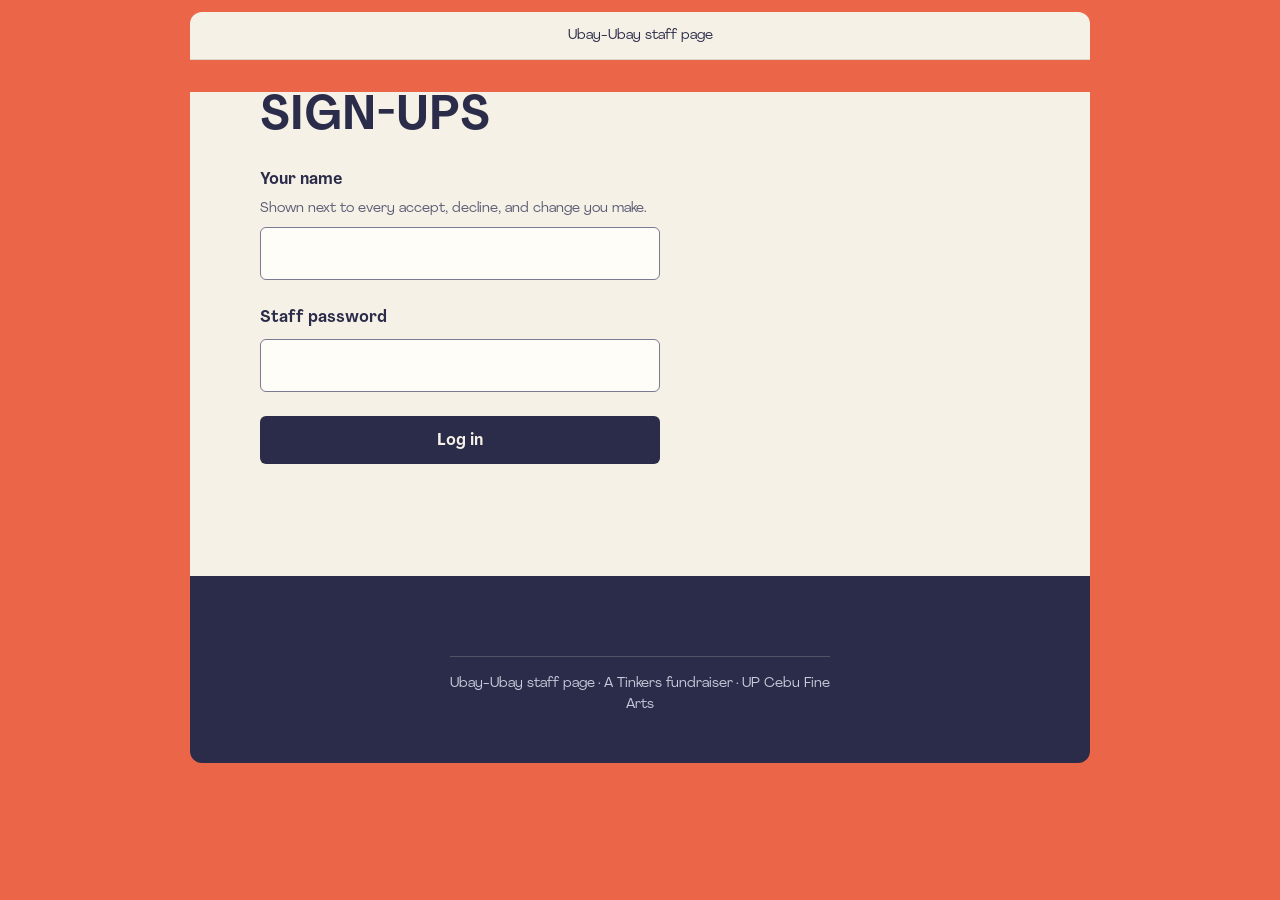
==== admin.html @ 4cd7c211 "Staff page with Accept/Decline emails, and private upload links for accepted artists admin.html list" ====
<!doctype html>
<html lang="en">
<head>
  <meta charset="utf-8">
  <meta name="viewport" content="width=device-width, initial-scale=1">
  <title>Staff page, Ubay-Ubay</title>
  <!-- Private page for Ubay-Ubay staff. Not linked anywhere, and hidden from search engines. -->
  <meta name="robots" content="noindex, nofollow">
  <!-- EDIT: When you change styles.css or script.js, raise the ?v= number here AND on the other pages. -->
  <link rel="stylesheet" href="styles.css?v=60">
  <script src="script.js?v=27" defer></script>
  <script src="admin.js?v=1" defer></script>
</head>
<body>

<!--
  HOW THIS PAGE WORKS
  - Staff log in with their name and the staff password. The password is checked by the
    Apps Script (ADMIN_PASSWORD in its settings), never stored in this page.
  - Accept sends the welcome email with the artist's private upload link.
    Decline sends a kind "not this time" email. Both are logged with the staff name.
  - admin.js does the work. Setup and use: README.md, "Use the staff page".
-->

<div class="page">

<header class="site-header">
  <p><span>
    Ubay-Ubay staff page
  </span></p>
</header>

<main class="signup admin">
<div class="column admin-column">

  <h1 id="page-title">Sign-ups</h1>

  <!-- Log in -->
  <form class="form admin-login" id="login-form" novalidate hidden>
    <div class="field">
      <label for="staff-name">Your name</label>
      <p class="hint" id="staff-name-hint">Shown next to every accept, decline, and change you make.</p>
      <input id="staff-name" type="text" autocomplete="name" maxlength="60" aria-describedby="staff-name-hint" required>
    </div>
    <div class="field">
      <label for="staff-password">Staff password</label>
      <input id="staff-password" type="password" autocomplete="current-password" required>
    </div>
    <button class="button button-primary button-block" type="submit" id="login-button">Log in</button>
    <p class="small form-status" id="login-status" role="status" aria-live="polite"></p>
  </form>

  <!-- The list -->
  <div id="admin-app" hidden>
    <div class="admin-bar">
      <p class="small">Logged in as <strong id="staff-shown"></strong></p>
      <p class="admin-bar-actions">
        <button class="button button-ghost" type="button" id="refresh-button">Refresh</button>
        <button class="button button-ghost" type="button" id="logout-button">Log out</button>
      </p>
    </div>

    <div class="chips" role="group" aria-label="Show">
      <button class="chip" type="button" data-filter="needs" aria-pressed="true">Needs a reply <span class="chip-count" id="count-needs"></span></button>
      <button class="chip" type="button" data-filter="all" aria-pressed="false">All <span class="chip-count" id="count-all"></span></button>
      <button class="chip" type="button" data-filter="Accepted" aria-pressed="false">Accepted <span class="chip-count" id="count-accepted"></span></button>
      <button class="chip" type="button" data-filter="Declined" aria-pressed="false">Declined <span class="chip-count" id="count-declined"></span></button>
    </div>

    <p class="small form-status admin-status" id="admin-status" role="status" aria-live="polite"></p>
    <div class="staff-list" id="staff-list"></div>
  </div>

</div>
</main>

<!-- Asks before an email goes out -->
<dialog class="example-dialog thanks-dialog" id="confirm-dialog" aria-labelledby="confirm-title">
  <div class="example-dialog-inner">
    <div class="example-dialog-head">
      <p class="example-dialog-title" id="confirm-title"></p>
    </div>
    <p id="confirm-text"></p>
    <div class="confirm-actions">
      <button class="button button-secondary" type="button" data-answer="no">Cancel</button>
      <button class="button button-primary" type="button" data-answer="yes" id="confirm-yes">Send email</button>
    </div>
  </div>
</dialog>

<!-- One design, full size -->
<dialog class="example-dialog" id="image-dialog" aria-labelledby="image-title">
  <div class="example-dialog-inner">
    <div class="example-dialog-head">
      <p class="example-dialog-title" id="image-title"></p>
      <form method="dialog">
        <button class="example-dialog-close" type="submit" aria-label="Close">
          <svg viewBox="0 0 24 24" width="22" height="22" aria-hidden="true" focusable="false">
            <path d="M6 6l12 12M18 6L6 18" fill="none" stroke="currentColor" stroke-width="1.75" stroke-linecap="round"></path>
          </svg>
        </button>
      </form>
    </div>
    <div id="image-full"></div>
  </div>
</dialog>

<footer class="site-footer">
  <div class="column">
    <p class="footer-credit">Ubay-Ubay staff page · A Tinkers fundraiser · UP Cebu Fine Arts</p>
  </div>
</footer>

</div>

</body>
</html>
---- styles.css ----
/* Ubay-Ubay artist call (pin bundle submissions)
   EDIT: Colors, fonts, sizes, and spacing are set once in :root below.
   Change a value there and it updates everywhere on both pages.
   Colors and fonts follow the Ubay-Ubay brand kit.
   The layout is one centered column under a small sticky header. Wider
   screens only get a bigger headline and more space between sections. */

/* Brand font, hosted in assets/fonts/.
   Agrandir: Pangram Pangram, web license held by the org. */
@font-face {
  font-family: "Agrandir";
  src: url("assets/fonts/agrandir-regular.woff") format("woff");
  font-weight: 400;
  font-display: swap;
}

@font-face {
  font-family: "Agrandir";
  src: url("assets/fonts/agrandir-textbold.woff") format("woff");
  font-weight: 700;
  font-display: swap;
}

@font-face {
  font-family: "Agrandir Grand";
  src: url("assets/fonts/agrandir-grandheavy.woff") format("woff");
  font-weight: 800;
  font-display: swap;
}

:root {
  /* Brand colors (from the brand kit) */
  --color-cream: #f6f1e7;
  --color-navy: #2b2c49;
  --color-coral: #eb6648;
  --color-pink: #f055b1;
  --color-violet: #8c5eff;
  --color-green: #749e25;

  /* How the colors are used */
  --color-page: var(--color-cream);
  --color-surface: #fffdf8;           /* letter box, inputs, pin faces */
  --color-well: #ede5d6;              /* table header, template outside area */
  --color-line: #ddd5c6;              /* thin divider lines */
  --color-control: #7a7b93;           /* input and outlined button borders */
  --color-text: var(--color-navy);
  --color-text-2: #5a5b73;            /* small text, hints, placeholders */
  --color-ink: var(--color-navy);     /* the pin drawings */
  --color-accent: var(--color-navy);  /* main button and links */
  --color-accent-hover: #1f2036;
  --color-accent-active: #15162a;
  --color-focus: var(--color-violet); /* keyboard focus ring */
  --color-error: #c62828;

  /* Pin template colors. Match these to the real template file. */
  --color-template-red: #d62828;
  --color-template-gray: #8f8f8f;
  --color-template-green: #1e8a4c;
  --color-red-text: #ff6b6b;          /* the words "red line" on navy (the template red is too dark there) */
  --color-highlight: #ff8acb;         /* highlighted words on navy: the 1. Design 4 pins bullet labels and the deadline (brand pink, lightened to read on navy) */

  /* Fonts */
  --font-body: "Agrandir", -apple-system, BlinkMacSystemFont, "Segoe UI", Roboto, Arial, sans-serif;
  --font-headline: "Agrandir Grand", "Agrandir", Arial, sans-serif;  /* big poster headline */
  --font-mono: ui-monospace, "Cascadia Code", "SF Mono", Menlo, Consolas, monospace;

  /* Text sizes. The whole site uses only these four. */
  --size-title: 36px;             /* page title (48px on wide screens) */
  --size-heading: 28px;           /* section titles */
  --size-body: 17px;              /* normal text, buttons, inputs */
  --size-small: 14px;             /* small text, hints, footer */

  /* Spacing */
  --space-1: 4px;
  --space-2: 8px;
  --space-3: 12px;
  --space-4: 16px;
  --space-6: 24px;
  --space-8: 32px;
  --space-12: 48px;
  --space-16: 64px;
  --space-24: 96px;

  --column: 560px;                /* width of the one column */
  --gutter: 16px;                 /* space at the left and right screen edges */
  --section-gap: 64px;            /* space at the top of each section */
  --section-end: 32px;            /* space at the bottom of each section */
  --radius-control: 6px;
  --radius-panel: 8px;
  --header-height: 48px;          /* the sticky header at the top */
  --page-width: 900px;            /* width of the centered sheet the whole site sits on */
  --color-backdrop: var(--color-coral);  /* brand orange, the same as "3. What you earn", around the sheet */
  --card-gap: 12px;               /* sand space above the header, below the footer, and at the sides */
  --radius-card: 12px;            /* rounded outer corners of the sheet */
}

@media (min-width: 720px) {
  :root {
    --size-title: 48px;
    --gutter: 32px;
    --section-gap: 96px;
    --section-end: 48px;
  }
}


/* ---------- Base ---------- */

*,
*::before,
*::after {
  box-sizing: border-box;
}

html {
  -webkit-text-size-adjust: 100%;
  text-size-adjust: 100%;
  background: var(--color-backdrop);
}

body {
  margin: 0;
  background: var(--color-backdrop);
  color: var(--color-text);
  font-family: var(--font-body);
  font-size: var(--size-body);
  line-height: 1.6;
}

/* The centered sheet everything sits on, like a Google Form. The sections
   join up with no gaps. Only the sheet's outer corners are rounded: the top
   of the header and the bottom of the footer. */
.page {
  container-type: inline-size;
  max-width: calc(var(--page-width) + 2 * var(--card-gap));
  margin: 0 auto;
  padding: 0 var(--card-gap) var(--card-gap);
}

main {
  background: var(--color-page);
}

/* Links to a part of the page stop below the sticky header */
[id] {
  scroll-margin-top: calc(var(--header-height) + var(--space-6));
}

@media (prefers-reduced-motion: no-preference) {
  html {
    scroll-behavior: smooth;
  }
}

h1,
h2,
h3 {
  margin: 0;
  font-weight: 700;
  text-wrap: balance;
}

h1 {
  font-family: var(--font-body);
  font-size: var(--size-title);
  font-weight: 700;
  line-height: 1.05;
  text-transform: uppercase;
  margin-bottom: var(--space-6);
}

/* Zone titles: "The guidelines", "How to join" */
h2 {
  font-family: var(--font-body);
  font-size: var(--size-heading);
  font-weight: 700;
  line-height: 1.1;
  letter-spacing: 0.02em;
  text-transform: uppercase;
  margin-bottom: var(--space-2);
}

/* Topic titles inside the guidelines */
h3 {
  font-family: var(--font-body);
  font-size: var(--size-heading);
  font-weight: 700;
  line-height: 1.1;
  letter-spacing: 0.02em;
  text-transform: uppercase;
  margin-bottom: var(--space-3);
}

p {
  margin: 0 0 var(--space-4);
}

a {
  color: var(--color-accent);
  text-decoration-thickness: 1px;
  text-underline-offset: 3px;
}

a:hover {
  color: var(--color-accent-hover);
  text-decoration-thickness: 2px;
}

code {
  font-family: var(--font-mono);
  font-size: var(--size-small);
}

:focus-visible {
  outline: 2px solid var(--color-focus);
  outline-offset: 2px;
}

/* The one centered column every section sits in */
.column {
  max-width: calc(var(--column) + 2 * var(--gutter));
  margin: 0 auto;
  padding: 0 var(--gutter);
}

.small,
.hint {
  color: var(--color-text-2);
  font-size: var(--size-small);
  line-height: 1.5;
}

/* Anything not decided yet */
.tbd {
  color: var(--color-text-2);
}

.skip-link {
  position: absolute;
  left: var(--space-4);
  top: -100px;
  padding: var(--space-2) var(--space-3);
  background: var(--color-page);
  z-index: 10;
}

.skip-link:focus {
  top: var(--space-2);
}


/* ---------- Buttons ---------- */

.button {
  display: inline-flex;
  align-items: center;
  justify-content: center;
  min-height: 48px;
  padding: var(--space-3) var(--space-6);
  border: 0;
  border-radius: var(--radius-control);
  font: inherit;
  font-weight: 700;
  line-height: 1.25;
  text-align: center;
  text-decoration: none;
  cursor: pointer;
  transition: background-color 120ms ease-out, color 120ms ease-out;
}

.button-primary {
  background: var(--color-accent);
  color: var(--color-cream);
}

.button-primary:hover {
  background: var(--color-accent-hover);
  color: var(--color-cream);
}

.button-primary:active {
  background: var(--color-accent-active);
}

.button-secondary {
  background: var(--color-page);
  color: var(--color-text);
  box-shadow: inset 0 0 0 1px var(--color-control);
}

.button-secondary:hover {
  background: var(--color-well);
  color: var(--color-text);
}

.button-secondary:active {
  background: var(--color-line);
}

.button-ghost {
  min-height: 44px;
  padding: var(--space-2) var(--space-3);
  background: transparent;
  color: var(--color-text);
  text-decoration: underline;
  text-underline-offset: 3px;
}

.button-ghost:hover {
  background: var(--color-well);
}

.button-block {
  width: 100%;
}

.button:disabled,
.button[aria-disabled="true"] {
  opacity: 0.5;
  cursor: not-allowed;
}

.button[aria-disabled="true"] {
  pointer-events: none;
}


/* ---------- Header (stays at the top while scrolling) ----------
   At the top of the page there is a small gap above it. Once you scroll,
   it sticks flush to the top of the screen, and script.js adds .is-stuck so its
   top corners go square. */

.site-header {
  position: sticky;
  top: 0;
  z-index: 5;
  margin-top: var(--card-gap);
}

.site-header.is-stuck p {
  border-top-left-radius: 0;
  border-top-right-radius: 0;
}

.site-header p {
  display: flex;
  align-items: center;
  justify-content: center;
  min-height: var(--header-height);
  margin: 0;
  padding: var(--space-2) var(--gutter);
  border-radius: var(--radius-card) var(--radius-card) 0 0;
  background: var(--color-page);
  box-shadow: inset 0 -1px 0 var(--color-line);
  font-size: var(--size-small);
  line-height: 1.4;
  text-align: center;
}

/* The UBAY-UBAY wordmark reads like a word in the sentence. Its cream
   background matches the page, so it blends in. */
.site-header-logo {
  display: block;
  height: 16px;
  width: auto;
}

/* The logo opens a short description of Ubay-Ubay: on hover (computers),
   or on tap (phones, where script.js adds .is-open). */
.logo-tip {
  position: relative;
  display: inline-block;
  margin-left: 2px;
  vertical-align: -2px;
}

.logo-tip-trigger {
  display: block;
  padding: 2px 0;
  border: 0;
  border-bottom: 1px dashed var(--color-control);  /* hints that it can be opened */
  border-radius: 0;
  background: none;
  cursor: help;
}

.logo-tip-text {
  position: absolute;
  top: calc(100% + var(--space-3));
  left: 50%;
  z-index: 6;
  width: max-content;
  max-width: min(280px, calc(100vw - 2 * var(--space-4)));
  padding: var(--space-2) var(--space-3);
  border-radius: var(--radius-panel);
  background: var(--color-navy);
  color: var(--color-cream);
  font-size: var(--size-small);
  line-height: 1.45;
  text-align: center;
  white-space: normal;
  opacity: 0;
  visibility: hidden;
  transform: translate(-50%, -4px);
  transition: opacity 150ms ease-out, transform 150ms ease-out, visibility 150ms;
  pointer-events: none;
}

.logo-tip:hover .logo-tip-text,
.logo-tip:focus-within .logo-tip-text,
.logo-tip.is-open .logo-tip-text {
  opacity: 1;
  visibility: visible;
  transform: translate(-50%, 0);
}


/* ---------- Intro ---------- */

/* The opening: heading, box, arrow, and the picture. It has no bottom padding,
   so the picture sits right on top of the navy guidelines section. */
.hero {
  display: flex;
  flex-direction: column;
  align-items: center;
  padding: var(--space-16) var(--gutter) 0;
  background: var(--color-page);
  text-align: center;
}

/* MAKE YOUR OWN / BUTTON PIN, always exactly two lines, in the regular Agrandir
   title style. "MAKE YOUR OWN" is about 8.6 letter-heights wide in this font, so the
   size is the sheet width divided by 8.9 (cqw = 1% of the sheet's width). It stops
   growing at 88px. The first line is a fallback for old browsers that don't know cqw. */
.hero-title {
  margin: 0 0 var(--space-8);
  font-family: var(--font-body);
  font-size: min(88px, calc((100vw - 2 * var(--gutter)) / 8.9));
  font-size: min(88px, calc((100cqw - 2 * var(--gutter)) / 8.9));
  font-weight: 700;
  line-height: 1.05;
  letter-spacing: 0;
}

.hero-title span {
  display: block;
  white-space: nowrap;
}

/* The box and the arrow are one link to the guidelines */
.hero-cta {
  display: inline-flex;
  flex-direction: column;
  align-items: center;
  gap: var(--space-3);
  color: var(--color-text);
  text-decoration: none;
}

/* Navy box with cream text */
.hero-box {
  padding: var(--space-3) var(--space-6);
  border-radius: var(--radius-control);
  background: var(--color-navy);
  color: var(--color-cream);
  font-weight: 700;
  line-height: 1.4;
  transition: background-color 150ms ease-out;
}

.hero-cta:hover {
  color: var(--color-text);
}

.hero-cta:hover .hero-box {
  background: var(--color-accent-hover);
}

.hero-cta:active .hero-box {
  background: var(--color-accent-active);
}

.hero-arrow {
  display: block;
}

/* The invitation at the top of the navy guidelines section.
   The first line uses the full sheet width and a smaller size so it fits on
   one line on computers. On phones it wraps. */
.invite {
  padding: 0 var(--gutter);
  text-align: center;
}

.invite-lead {
  margin: 0;
  font-size: 15px;
  font-weight: 700;
  line-height: 1.5;
}

.invite-body {
  max-width: var(--column);
  margin: var(--space-6) auto 0;
}

.invite-scroll {
  margin: var(--space-6) 0 0;
  margin-bottom: 0;
  color: var(--color-text-2);
}

/* "a button pin bundle" in the invitation */
.underline {
  text-decoration: underline;
  text-decoration-thickness: 2px;
  text-underline-offset: 4px;
}

/* The small down arrow beside "Scroll down to see the guidelines" */
.invite-scroll-arrow {
  display: inline-block;
  margin-left: var(--space-1);
  vertical-align: -3px;
}

/* The picture under the arrow.
   It shows whole, never cropped, at its own shape.
   It sits right on top of the navy section, so its bottom corners are square. */
.hero-image {
  position: relative;
  width: 100%;
  max-width: var(--column);
  margin: var(--space-8) 0 0;
}

.hero-image img {
  display: block;
  width: 100%;
  height: auto;
  border-radius: var(--radius-panel) var(--radius-panel) 0 0;
}

/* ---------- Zones: cream, navy, cream, navy ----------
   Intro (cream), guidelines (navy), how to join (cream), footer (navy). */

.zone {
  padding: var(--section-gap) 0 var(--section-end);
  text-align: center;
}

/* No extra gap after the last line of a section */
.topic > :last-child,
.zone > .column > :last-child {
  margin-bottom: 0;
}

.zone-head {
  margin-bottom: var(--space-4);
  padding: 0 var(--gutter);
}

/* "THE GUIDELINES" and "HOW TO JOIN": almost as big as the MAKE YOUR OWN BUTTON PIN
   heading, on one line. THE GUIDELINES is about 8.1 letter-heights wide, so the size
   is the sheet width divided by 8.4. */
.guidelines-title,
.join-title {
  font-size: min(48px, calc((100vw - 2 * var(--gutter)) / 8.4));
  font-size: min(76px, calc((100cqw - 2 * var(--gutter)) / 8.4));
  line-height: 1.05;
  white-space: nowrap;
}

/* The navy invitation band: the same space above and below its text */
.zone-invite {
  padding: var(--space-16) 0;
}

/* Pin Template on a deep purple band with cream text. It's the brand violet,
   darkened so cream text reads clearly (5.5:1). Red text can't be read on purple,
   so "red line" stays cream with a red dashed underline, like the template line. */
.zone-template {
  padding: var(--space-16) 0;
}

.zone-navy.zone-template {
  background: #6c3fe0;
}

.zone-template .text-red {
  color: var(--color-cream);
  text-decoration: underline dashed var(--color-red-text);
  text-decoration-thickness: 2px;
  text-underline-offset: 4px;
}

.zone-template .topic {
  padding-top: 0;
}

.zone-head p {
  margin: 0;
}

/* Each numbered topic in the guidelines */
.topic {
  padding-top: var(--space-12);
}

/* The line between guideline topics runs the full width of the sheet */
.band-divider {
  height: 0;
  margin: var(--space-12) 0 0;
  border: 0;
  border-top: 1px solid var(--color-line);
}

/* How to join: a little more room between its title and the steps */
.zone-join h2 {
  margin-bottom: var(--space-6);
}

/* Navy zones. Text turns cream, and the line, hint, and panel colors are
   redefined here so everything inside (rows, tables, placeholders) switches to its light version automatically.
   The drawings keep their own light backgrounds and navy text. */
.zone-navy {
  --color-line: rgba(246, 241, 231, 0.2);
  --color-text-2: #c9cadb;
  --color-well: rgba(246, 241, 231, 0.1);
  background: var(--color-navy);
  color: var(--color-cream);
}

/* Guidelines 1 and 2: cream with navy text. The pink and red words get darker
   versions here, because the light ones made for navy are too faint on cream. */
.zone-guide {
  --color-highlight: #c42d86;
  --color-red-text: #c62828;
  background: var(--color-page);
}

.zone-navy a:not(.button) {
  color: var(--color-cream);
}

.zone-navy .button-secondary {
  background: transparent;
  color: var(--color-cream);
  box-shadow: inset 0 0 0 1px rgba(246, 241, 231, 0.6);
}

.zone-navy .button-secondary:hover {
  background: rgba(246, 241, 231, 0.1);
  color: var(--color-cream);
}

/* Lists inside a centered section read left to right */
.list {
  margin: 0 0 var(--space-4);
  padding-left: var(--space-6);
  text-align: left;
}

.list li + li {
  margin-top: var(--space-2);
}


/* ---------- Guidelines content ---------- */

/* 1. Design 4 pins: the text on the left, the sample card on the right, both
   lined up on their centers inside a centered 760px block.
   Phones (sheet narrower than 640px): everything is centered and stacked,
   with the sample card last. */
.topic-wide {
  padding-right: var(--gutter);
  padding-left: var(--gutter);
}

.bento {
  display: grid;
  grid-template-columns: minmax(0, 1fr);
  gap: var(--space-8);
  max-width: 760px;
  margin: 0 auto;
}

@container (min-width: 640px) {
  .bento {
    grid-template-columns: minmax(0, 1fr) minmax(0, 280px);
    gap: var(--space-12);
    align-items: center;
  }
}

.bento-text {
  text-align: left;
}

/* Phones: everything is centered, in page order: the lines, the PNG line,
   "See example", then the sample card with its backcard caption. */
@container (max-width: 639.98px) {
  .bento {
    gap: var(--space-12);
  }

  .bento-text {
    text-align: center;
  }

  /* Each pink label sits on its own line, as a small heading over its sentence */
  .bento-lines strong {
    display: block;
  }

  .bento-lines p + p {
    margin-top: var(--space-6);
  }

  .bento-extra-items {
    gap: var(--space-6);
  }
}

/* "Design 4 pins" title: the same pink as its highlighted words */
.bento-text h3 {
  margin-bottom: var(--space-4);
  color: var(--color-highlight);
}

/* The lines under "Design 4 pins": plain sentences, no bullets, a space between each. */
.bento-lines p {
  margin: 0;
}

.bento-lines p + p {
  margin-top: var(--space-4);
}

/* "Send each pin as a PNG, 1000 x 1000 px.": a separate line under the list,
   always on one line. It is about 19.2 letter-heights wide, so on phones the
   size shrinks with the sheet; it stops growing at 20px. */
.bento-sub {
  margin: var(--space-6) 0 0;
  padding-top: var(--space-6);
  border-top: 1px solid var(--color-line);
  font-size: min(20px, calc((100vw - 2 * var(--card-gap) - 2 * var(--gutter)) / 19.6));
  font-size: min(20px, calc((100cqw - 2 * var(--gutter)) / 19.6));
  font-weight: 700;
  line-height: 1.3;
  white-space: nowrap;
}

.bento-sample {
  display: flex;
  justify-content: center;
}

/* The extra information right under "See example".
   Same size as the lines above, quieter gray, each pink label on its own line. */
.bento-extra {
  margin-top: var(--space-8);
  padding-top: var(--space-6);
  border-top: 1px solid var(--color-line);
}

.bento-extra-items {
  display: grid;
  gap: var(--space-4);
}

.bento-extra-items p {
  margin: 0;
  color: var(--color-text-2);
}

.bento-extra-items strong {
  display: block;
}

/* "Deadline:" reads navy; the pink labels stay pink */
.bento-extra-items strong:not(.text-highlight) {
  color: var(--color-text);
}

.sample-image {
  display: block;
  width: 100%;
  max-width: 280px;
  height: auto;
  border-radius: var(--radius-panel);
}

/* "See example": a button with a small preview that appears on hover
   (computers only). Clicking or tapping opens the dialog. */
.example-trigger {
  position: relative;
  display: inline-block;
  margin-top: var(--space-6);
}

.example-open {
  gap: var(--space-2);
  cursor: pointer;
}

.example-peek {
  position: absolute;
  bottom: calc(100% + var(--space-2));
  left: 0;
  z-index: 3;
  width: 200px;
  padding: var(--space-2);
  border: 1px solid var(--color-line);
  border-radius: var(--radius-card);
  background: var(--color-surface);
  box-shadow: 0 1px 1px rgba(0, 0, 0, 0.02), 0 4px 8px -4px rgba(0, 0, 0, 0.04), 0 16px 24px -8px rgba(0, 0, 0, 0.06);
  opacity: 0;
  visibility: hidden;
  transform: translateY(4px);
  transition: opacity 150ms ease-out, transform 150ms ease-out, visibility 150ms;
  pointer-events: none;
}

.example-peek img {
  display: block;
  width: 100%;
  height: auto;
  border-radius: var(--radius-panel);
}

@media (hover: hover) and (pointer: fine) {
  .example-trigger:hover .example-peek {
    opacity: 1;
    visibility: visible;
    transform: none;
  }
}

/* The example picture on top of the page */
.example-dialog {
  width: min(480px, calc(100vw - 2 * var(--space-4)));
  max-height: calc(100vh - 2 * var(--space-4));
  padding: 0;
  border: 1px solid var(--color-line);
  border-radius: var(--radius-card);
  background: var(--color-page);
  color: var(--color-text);
  box-shadow: 0 1px 1px rgba(0, 0, 0, 0.02), 0 4px 8px -4px rgba(0, 0, 0, 0.04), 0 16px 24px -8px rgba(0, 0, 0, 0.06);
}

.example-dialog::backdrop {
  background: rgba(0, 0, 0, 0.4);
}

.example-dialog-inner {
  padding: var(--space-4);
  text-align: center;
}

.example-dialog-head {
  display: flex;
  align-items: center;
  justify-content: space-between;
  gap: var(--space-3);
  margin-bottom: var(--space-3);
}

.example-dialog-title {
  margin: 0;
  font-weight: 700;
  text-align: left;
}

.example-dialog-head form {
  margin: 0;
}

.example-dialog-close {
  display: inline-flex;
  align-items: center;
  justify-content: center;
  width: 44px;
  height: 44px;
  padding: 0;
  border: 0;
  border-radius: var(--radius-control);
  background: transparent;
  color: var(--color-text);
  cursor: pointer;
}

.example-dialog-close:hover {
  background: var(--color-well);
}

.example-dialog img {
  display: block;
  width: auto;
  max-width: 100%;
  height: auto;
  max-height: calc(100vh - 180px);
  margin: 0 auto;
  border-radius: var(--radius-panel);
}

.example-dialog .small {
  margin: var(--space-3) 0 0;
}

/* Keeps a short phrase on one line, like "1000 x 1000 px." */
.nowrap {
  white-space: nowrap;
}

/* 1. The bullet labels and the deadline in colored text */
.text-highlight {
  color: var(--color-highlight);
}

/* 2. "red line" in red */
.text-red {
  color: var(--color-red-text);
}

/* 3 and 4. Full-width orange and pink bands with navy text.
   The line, hint, and panel colors are reset to navy versions here, so the
   table, rows, and placeholders inside read correctly on the color. */
.zone-color {
  --color-line: rgba(43, 44, 73, 0.25);
  --color-text-2: var(--color-navy);
  --color-well: rgba(43, 44, 73, 0.08);
  color: var(--color-navy);
}

/* 3. What you earn: the brand green, a step lighter so navy text reads clearly (5.5:1) */
.zone-green { background: #8bb33a; }
.zone-pink { background: var(--color-pink); }

/* The band's own padding already spaces the topic */
.zone-color .topic {
  padding-top: 0;
}

.zone-color h3 {
  margin-bottom: var(--space-4);
}

/* Pin Template, What you earn, FAQ: big headings, a little smaller than
   THE GUIDELINES. "WHAT YOU EARN" is about 8.5 letter-heights wide, so the size
   is the sheet width divided by 8.8, up to 64px. The FAQ title wraps to two lines. */
h3.section-title {
  font-size: min(40px, calc((100vw - 2 * var(--gutter)) / 8.8));
  font-size: min(64px, calc((100cqw - 2 * var(--gutter)) / 8.8));
  line-height: 1.05;
  margin-bottom: var(--space-6);
  /* Use the full width of the sheet, not just the narrow text column */
  margin-right: min(0px, calc((100% - (100cqw - 2 * var(--gutter))) / 2));
  margin-left: min(0px, calc((100% - (100cqw - 2 * var(--gutter))) / 2));
}

.zone-color .table-wrap {
  margin-bottom: var(--space-4);
  text-align: left;
}

.zone-color td,
.zone-color .small {
  font-weight: 700;
}

.zone-color .more-list {
  max-width: 560px;
  margin-left: auto;
  margin-right: auto;
}

/* ---------- The pin template picture with labels ---------- */

.template-diagram {
  display: block;
  width: 100%;
  max-width: 340px;
  height: auto;
  margin: var(--space-6) auto;
  font-family: var(--font-body);
}

/* Shading drawn over the picture: dark = not visible, light = side of the pin */
/* The outer ring that will not show: white with red diagonal lines */
.zone-shade-hidden {
  fill: url(#hatch-not-visible);
}

.zone-shade-side {
  fill: var(--color-navy);
  fill-opacity: 0.12;
}

/* Labels outside the pin follow the text color of the band (cream on navy) */
.diagram-callout {
  color: currentColor;
}

.diagram-callout line {
  stroke: currentColor;
  stroke-width: 3;
}

.diagram-callout circle {
  fill: currentColor;
  stroke: var(--color-navy);
  stroke-width: 3;
}

.diagram-callout text {
  fill: currentColor;
  font-size: 28px;
  font-weight: 700;
  letter-spacing: 0.06em;
}

/* Labels inside the white front of the pin */
/* "your art goes here" in the middle of the pin */
.diagram-front-note {
  fill: var(--color-navy);
  font-size: 34px;
  font-weight: 700;
}


/* ---------- Good to know: folded rows ---------- */

.more-list {
  margin-top: var(--space-6);
  border-top: 1px solid var(--color-line);
  text-align: left;
}

.more {
  border-bottom: 1px solid var(--color-line);
}

.more summary {
  display: flex;
  align-items: center;
  gap: var(--space-3);
  min-height: 56px;
  padding: var(--space-3) 0;
  font-weight: 700;
  cursor: pointer;
  list-style: none;
}

.more summary::-webkit-details-marker {
  display: none;
}

/* The small arrow. Points right when closed, down when open. */
.more summary::before {
  content: "";
  flex: none;
  width: 8px;
  height: 8px;
  margin: 0 var(--space-1);
  border-right: 2px solid currentColor;
  border-bottom: 2px solid currentColor;
  transform: rotate(-45deg);
  transition: transform 150ms ease-out;
}

.more[open] summary::before {
  transform: rotate(45deg);
}

.more summary:hover {
  text-decoration: underline;
  text-underline-offset: 3px;
}

.more-body {
  padding: 0 0 var(--space-6) var(--space-8);
}

.more-body > :last-child {
  margin-bottom: 0;
}

/* Price table */
.table-wrap {
  overflow-x: auto;
  border: 1px solid var(--color-line);
  border-radius: var(--radius-panel);
}

table {
  width: 100%;
  border-collapse: collapse;
  font-size: var(--size-small);
}

thead .num {
  white-space: normal;
}

th,
td {
  padding: var(--space-3) var(--space-2);
  border-bottom: 1px solid var(--color-line);
  text-align: left;
}

th:first-child,
td:first-child {
  padding-left: var(--space-3);
}

th:last-child,
td:last-child {
  padding-right: var(--space-3);
}

tbody tr:last-child th,
tbody tr:last-child td {
  border-bottom: 0;
}

thead th {
  background: var(--color-well);
  color: var(--color-text-2);
  font-size: var(--size-small);
  font-weight: 700;
}

tbody th {
  font-weight: 700;
}

.num {
  text-align: right;
  white-space: nowrap;
  font-variant-numeric: tabular-nums;
}


/* ---------- How to join ---------- */

.steps {
  display: grid;
  gap: var(--space-3);
  max-width: 440px;
  margin: var(--space-6) auto var(--space-8);
  padding-left: var(--space-6);
  text-align: left;
}

.steps li::marker {
  font-weight: 700;
}


/* ---------- Sign-up page ---------- */

.signup {
  padding-bottom: var(--section-gap);
}

.back {
  margin: 0;
  padding: var(--space-4) 0 var(--space-8);
  font-size: var(--size-small);
}

.back a {
  display: inline-flex;
  align-items: center;
  min-height: 44px;
}

.signup h1,
.signup-intro {
  text-align: center;
}

/* The wide headline font needs a smaller size to fit this longer title on phones */
.signup h1 {
  font-size: var(--size-heading);
}

@media (min-width: 720px) {
  .signup h1 {
    font-size: var(--size-title);
  }
}

.signup-intro {
  margin-bottom: var(--space-8);
}

.letter {
  max-height: 320px;
  overflow-y: auto;
  margin-bottom: var(--space-12);
  padding: var(--space-6);
  border: 1px solid var(--color-line);
  border-radius: var(--radius-panel);
  background: var(--color-surface);
}

.letter-heading {
  font-weight: 700;
}

.letter h2 {
  margin: var(--space-6) 0 var(--space-2);
  font-family: var(--font-body);
  font-size: var(--size-body);
  font-weight: 700;
  letter-spacing: 0;
  line-height: 1.3;
  text-transform: none;
}

.letter > :last-child {
  margin-bottom: 0;
}

.field {
  display: grid;
  gap: var(--space-2);
  margin-bottom: var(--space-6);
}

.field .hint {
  margin: calc(-1 * var(--space-1)) 0 0;
}

label,
.label {
  margin: 0;
  font-weight: 700;
}

input[type="text"],
input[type="email"],
input[type="password"] {
  width: 100%;
  min-height: 48px;
  padding: var(--space-3);
  border: 1px solid var(--color-control);
  border-radius: var(--radius-control);
  background: var(--color-surface);
  color: var(--color-text);
  font: inherit;
}

input[type="text"]:hover,
input[type="email"]:hover,
input[type="password"]:hover {
  border-color: var(--color-text-2);
}

.check {
  display: grid;
  grid-template-columns: 24px 1fr;
  gap: var(--space-3);
  align-items: start;
  margin: var(--space-8) 0;
}

.check input {
  width: 22px;
  height: 22px;
  margin: 3px 0 0;
  accent-color: var(--color-accent);
  cursor: pointer;
}

.check label {
  font-weight: 400;
  cursor: pointer;
}

/* The signature pad: a canvas. touch-action: none lets a finger draw instead of scrolling the page. */
.signature-box {
  display: block;
  width: 100%;
  height: 160px;
  border: 1px dashed var(--color-control);
  border-radius: var(--radius-panel);
  background: var(--color-surface);
  touch-action: none;
  cursor: crosshair;
}

.signature-actions {
  margin: 0;
}

/* Problems to fix: red text under the field, and a red border on the field */
.field-error {
  margin: 0;
  color: var(--color-error);
  font-size: var(--size-small);
  font-weight: 700;
  line-height: 1.5;
}

.field-error:empty {
  display: none;
}

.check .field-error {
  grid-column: 2;
}

input[aria-invalid="true"],
input[aria-invalid="true"]:hover,
.signature-box[aria-invalid="true"] {
  border-color: var(--color-error);
}

.check input[aria-invalid="true"] {
  outline: 2px solid var(--color-error);
  outline-offset: 1px;
}

.form-status {
  margin-top: var(--space-3);
  text-align: center;
}

.form-status.is-error {
  color: var(--color-error);
  font-weight: 700;
}

/* "Test mode" line under the intro. Delete it in sign-up.html when the letter is final. */
.test-note {
  margin: calc(-1 * var(--space-4)) 0 var(--space-8);
  color: var(--color-error);
  font-size: var(--size-small);
  font-weight: 700;
  text-align: center;
}

/* Shown after the letter is sent */
.signup-done[hidden] {
  display: none;
}

.signup-done {
  padding: var(--space-6);
  border: 1px solid var(--color-line);
  border-radius: var(--radius-panel);
  background: var(--color-surface);
  scroll-margin-top: calc(var(--header-height) + var(--space-4));
}

.signup-done:focus {
  outline: none;
}

.done-title {
  margin-bottom: var(--space-4);
}

.done-summary {
  display: grid;
  gap: var(--space-2);
  margin: var(--space-6) 0;
  font-size: var(--size-small);
}

.done-summary > div {
  display: grid;
  grid-template-columns: 112px 1fr;
  gap: var(--space-3);
}

.done-summary dt {
  color: var(--color-text-2);
}

.done-summary dd {
  margin: 0;
  overflow-wrap: anywhere;
}

.done-actions {
  display: flex;
  flex-wrap: wrap;
  align-items: center;
  gap: var(--space-4);
  margin: var(--space-6) 0 0;
}

.trap {
  position: absolute;
  left: -9999px;
  width: 1px;
  height: 1px;
  overflow: hidden;
}


/* ---------- Footer ---------- */

.site-footer {
  padding: var(--space-12) 0 var(--section-end);
  border-radius: 0 0 var(--radius-card) var(--radius-card);
  background: var(--color-navy);
  color: #c9cadb;
  font-size: var(--size-small);
  line-height: 1.5;
  text-align: center;
}

.site-footer a {
  color: var(--color-cream);
}

.site-footer p {
  margin: 0;
}

.footer-logo {
  display: block;
  width: 160px;
  height: auto;
  margin: 0 auto var(--space-6);
}

.site-footer .footer-title {
  margin-bottom: var(--space-3);
  color: var(--color-cream);
  font-size: var(--size-body);
  font-weight: 700;
}

/* Label on the left, contact on the right */
.footer-contacts {
  display: grid;
  gap: var(--space-2);
  max-width: 380px;
  margin: 0 auto;
  font-size: var(--size-body);
  text-align: left;
}

.footer-contacts > div {
  display: grid;
  grid-template-columns: 88px 1fr;
  gap: var(--space-3);
}

.footer-contacts dt {
  font-size: var(--size-small);
  padding-top: 2px;
}

.footer-contacts dd {
  margin: 0;
  color: var(--color-cream);
  overflow-wrap: anywhere;
}

.footer-note {
  color: #c9cadb;
  font-size: var(--size-small);
}

.site-footer .footer-credit {
  max-width: 380px;
  margin: var(--space-8) auto 0;
  padding-top: var(--space-4);
  border-top: 1px solid rgba(246, 241, 231, 0.2);
}


/* ---------- Scroll animations ----------
   Turned on by the small script in the <head> of index.html (class "js-reveal").
   Parts with class="reveal" fade in and rise slightly the first time they
   scroll into view. The sample bundle picture also grows in slightly. */

.js-reveal .reveal {
  opacity: 0;
  transform: translateY(12px);
  transition: opacity 500ms ease-out, transform 500ms cubic-bezier(0.2, 0, 0, 1);
}

.js-reveal .reveal.is-visible {
  opacity: 1;
  transform: none;
}



/* ---------- Reduced motion ---------- */

@media (prefers-reduced-motion: reduce) {
  *,
  *::before,
  *::after {
    transition-duration: 0ms !important;
    animation-duration: 0ms !important;
  }
}

/* The thank-you popup after signing. It reuses the example popup's frame. */
.thanks-dialog .example-dialog-inner {
  padding: var(--space-6);
  text-align: left;
}

.thanks-dialog .example-dialog-title {
  font-size: var(--size-heading);
  line-height: 1.1;
}

.thanks-dialog .example-dialog-head {
  align-items: flex-start;
  margin-bottom: var(--space-4);
}

/* The X lines up with the first line of the title */
.thanks-dialog .example-dialog-close {
  margin: calc(-1 * var(--space-2)) calc(-1 * var(--space-2)) 0 0;
}

.thanks-dialog .example-dialog-inner > p {
  margin: 0 0 var(--space-4);
}

.thanks-dialog .example-dialog-inner > form:last-child {
  margin: var(--space-6) 0 0;
}


/* ---------- Upload page (upload.html) ---------- */

.upload-section {
  margin-bottom: var(--space-12);
}

.upload-title {
  font-size: var(--size-body);
  letter-spacing: 0;
  margin-bottom: var(--space-3);
}

.upload-section > .hint {
  margin: 0 0 var(--space-6);
}

.upload-panel {
  padding: var(--space-6);
  border: 1px solid var(--color-line);
  border-radius: var(--radius-panel);
  background: var(--color-surface);
}

.upload-panel p:last-child {
  margin-bottom: 0;
}

.upload-mine {
  margin: 0;
}

/* The 5 file pickers: square tiles that show the picked picture */
.slots {
  display: grid;
  grid-template-columns: repeat(auto-fill, minmax(96px, 1fr));
  gap: var(--space-3);
  margin-bottom: var(--space-6);
}

.slot {
  position: relative;
  display: grid;
  gap: var(--space-1);
  font-weight: 400;
  cursor: pointer;
}

/* The real file input sits invisibly over the tile, so tapping anywhere opens the picker */
.slot-input {
  position: absolute;
  inset: 0;
  width: 100%;
  height: 100%;
  opacity: 0;
  cursor: pointer;
}

.slot-preview {
  display: block;
  aspect-ratio: 1;
  overflow: hidden;
  border: 1px dashed var(--color-control);
  border-radius: var(--radius-panel);
  background: var(--color-surface);
}

.slot-preview img {
  display: block;
  width: 100%;
  height: 100%;
  object-fit: contain;
}

.slot:hover .slot-preview {
  border-color: var(--color-text);
}

.slot:focus-within .slot-preview {
  outline: 2px solid var(--color-focus);
  outline-offset: 2px;
}

.slot.is-ready .slot-preview,
.slot.is-sent .slot-preview {
  border-style: solid;
}

.slot.is-error .slot-preview {
  border: 1px solid var(--color-error);
}

.slot-name {
  font-size: var(--size-small);
  font-weight: 700;
}

.slot-state {
  color: var(--color-text-2);
  font-size: var(--size-small);
  line-height: 1.3;
}

.slot.is-error .slot-state {
  color: var(--color-error);
  font-weight: 700;
}

input[type="file"] {
  max-width: 100%;
  font: inherit;
  font-size: var(--size-small);
}

input[type="file"]::file-selector-button {
  min-height: 40px;
  margin-right: var(--space-3);
  padding: var(--space-2) var(--space-4);
  border: 0;
  border-radius: var(--radius-control);
  background: var(--color-surface);
  box-shadow: inset 0 0 0 1px var(--color-control);
  color: var(--color-text);
  font: inherit;
  font-weight: 700;
  cursor: pointer;
}

input[type="file"]::file-selector-button:hover {
  background: var(--color-well);
}


/* ---------- Staff page (admin.html) ---------- */

.admin-column {
  max-width: calc(760px + 2 * var(--gutter));
}

.admin h1 {
  margin-top: var(--space-8);
  text-align: left;
}

.admin-login {
  max-width: 400px;
}

.admin-bar {
  display: flex;
  flex-wrap: wrap;
  align-items: center;
  justify-content: space-between;
  gap: var(--space-2);
  margin-bottom: var(--space-4);
}

.admin-bar p {
  margin: 0;
}

.admin-bar-actions {
  display: flex;
  gap: var(--space-2);
}

/* Filter buttons: one is on (aria-pressed) at a time */
.chips {
  display: flex;
  flex-wrap: wrap;
  gap: var(--space-2);
  margin-bottom: var(--space-4);
}

.chip {
  display: inline-flex;
  align-items: center;
  gap: var(--space-2);
  min-height: 36px;
  padding: var(--space-1) var(--space-3);
  border: 1px solid var(--color-control);
  border-radius: 9999px;
  background: var(--color-surface);
  color: var(--color-text);
  font: inherit;
  font-size: var(--size-small);
  font-weight: 700;
  cursor: pointer;
}

.chip:hover {
  background: var(--color-well);
}

.chip[aria-pressed="true"] {
  border-color: var(--color-navy);
  background: var(--color-navy);
  color: var(--color-cream);
}

.chip-count {
  font-variant-numeric: tabular-nums;
  font-weight: 400;
}

.admin-status {
  min-height: 1.5em;
  margin: 0 0 var(--space-4);
  text-align: left;
}

.small.is-error {
  color: var(--color-error);
  font-weight: 700;
}

.staff-list {
  display: grid;
  gap: var(--space-4);
}

.staff-card {
  padding: var(--space-6);
  border: 1px solid var(--color-line);
  border-radius: var(--radius-panel);
  background: var(--color-surface);
}

.staff-card-head {
  display: flex;
  flex-wrap: wrap;
  align-items: center;
  gap: var(--space-2);
}

.staff-name {
  margin: 0 var(--space-2) 0 0;
  font-size: var(--size-body);
  letter-spacing: 0;
  text-transform: none;
  overflow-wrap: anywhere;
}

.tag {
  padding: 2px var(--space-2);
  border-radius: 9999px;
  background: var(--color-well);
  font-size: 12px;
  font-weight: 700;
  line-height: 1.5;
}

.tag-accepted {
  background: rgba(116, 158, 37, 0.2);
}

.tag-declined {
  color: var(--color-text-2);
}

.tag-test {
  background: transparent;
  box-shadow: inset 0 0 0 1px var(--color-error);
  color: var(--color-error);
}

.staff-meta {
  margin: var(--space-1) 0 var(--space-4);
}

.staff-late {
  color: var(--color-error);
  font-weight: 700;
}

.staff-details {
  display: grid;
  gap: var(--space-1);
  margin: 0 0 var(--space-4);
  font-size: var(--size-small);
}

.staff-details > div {
  display: grid;
  grid-template-columns: 64px 1fr;
  align-items: center;
  gap: var(--space-3);
}

.staff-details dt {
  color: var(--color-text-2);
}

.staff-details dd {
  margin: 0;
  overflow-wrap: anywhere;
}

.button-small {
  min-height: 32px;
  padding: var(--space-1) var(--space-2);
  font-size: var(--size-small);
}

.staff-actions {
  display: flex;
  flex-wrap: wrap;
  align-items: center;
  gap: var(--space-2);
}

.staff-actions .button {
  min-height: 40px;
  padding: var(--space-2) var(--space-4);
}

.staff-decided {
  flex-basis: 100%;
  margin: 0;
}

.staff-replied {
  display: inline-flex;
  align-items: center;
  gap: var(--space-2);
  min-height: 40px;
  margin-left: auto;
  font-size: var(--size-small);
  cursor: pointer;
}

.staff-replied input {
  width: 20px;
  height: 20px;
  margin: 0;
  accent-color: var(--color-accent);
  cursor: pointer;
}

.staff-uploads {
  margin-top: var(--space-4);
  padding-top: var(--space-4);
  border-top: 1px solid var(--color-line);
}

.staff-upload-line {
  margin: 0 0 var(--space-2);
  font-size: var(--size-small);
}

.thumbs {
  display: grid;
  grid-template-columns: repeat(auto-fill, minmax(96px, 1fr));
  gap: var(--space-3);
}

.thumbs:not(:empty) {
  margin: var(--space-3) 0 var(--space-4);
}

.thumb {
  display: grid;
  gap: var(--space-1);
  padding: 0;
  border: 0;
  background: none;
  color: var(--color-text);
  font: inherit;
  text-align: left;
  cursor: zoom-in;
}

.thumb img {
  display: block;
  width: 100%;
  aspect-ratio: 1;
  object-fit: contain;
  border: 1px solid var(--color-line);
  border-radius: var(--radius-panel);
  background: var(--color-page);
}

.thumb:hover img {
  border-color: var(--color-control);
}

.thumb-caption {
  font-size: 12px;
  line-height: 1.3;
  overflow-wrap: anywhere;
}

.staff-empty {
  padding: var(--space-8) var(--space-6);
  border: 1px solid var(--color-line);
  border-radius: var(--radius-panel);
  background: var(--color-surface);
  text-align: center;
}

.staff-empty-title {
  margin: 0 0 var(--space-2);
  font-weight: 700;
}

.confirm-actions {
  display: flex;
  flex-wrap: wrap;
  justify-content: flex-end;
  gap: var(--space-2);
  margin-top: var(--space-6);
}
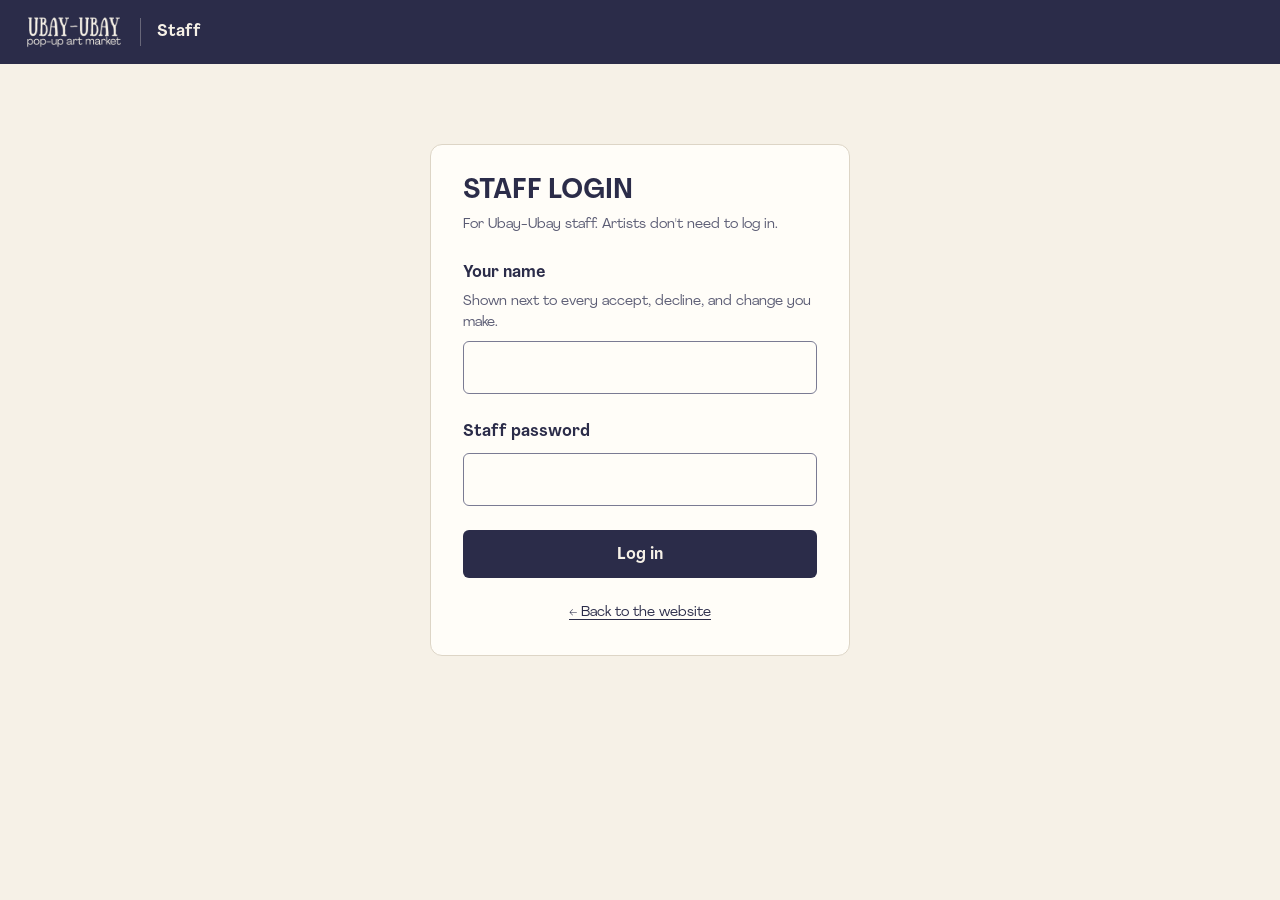
==== commit 91bd4896: "Staff dashboard, Staff login link, and a two-column sign-up page - Footer on every page gets a quiet" ====
--- a/admin.html
+++ b/admin.html
@@ -4,14 +4,15 @@
   <meta charset="utf-8">
   <meta name="viewport" content="width=device-width, initial-scale=1">
   <title>Staff page, Ubay-Ubay</title>
-  <!-- Private page for Ubay-Ubay staff. Not linked anywhere, and hidden from search engines. -->
+  <!-- Private page for Ubay-Ubay staff, reached from "Staff login" in the footer.
+       Hidden from search engines. -->
   <meta name="robots" content="noindex, nofollow">
   <!-- EDIT: When you change styles.css or script.js, raise the ?v= number here AND on the other pages. -->
-  <link rel="stylesheet" href="styles.css?v=60">
-  <script src="script.js?v=27" defer></script>
-  <script src="admin.js?v=1" defer></script>
+  <link rel="stylesheet" href="styles.css?v=61">
+  <script src="script.js?v=28" defer></script>
+  <script src="admin.js?v=2" defer></script>
 </head>
-<body>
+<body class="staff">
 
 <!--
   HOW THIS PAGE WORKS
@@ -19,59 +20,88 @@
     Apps Script (ADMIN_PASSWORD in its settings), never stored in this page.
   - Accept sends the welcome email with the artist's private upload link.
     Decline sends a kind "not this time" email. Both are logged with the staff name.
-  - admin.js does the work. Setup and use: README.md, "Use the staff page".
+  - admin.js builds the list. Setup and use: README.md, "Use the staff page".
 -->
 
-<div class="page">
-
-<header class="site-header">
-  <p><span>
-    Ubay-Ubay staff page
-  </span></p>
+<header class="staff-top">
+  <a class="staff-brand" href="index.html" aria-label="Ubay-Ubay website">
+    <img src="assets/brand/logo-horizontal-cream.png" width="160" height="57" alt="Ubay-Ubay">
+  </a>
+  <span class="staff-top-label">Staff</span>
+  <div class="staff-top-user" id="staff-top-user" hidden>
+    <span class="staff-top-name">Logged in as <strong id="staff-shown"></strong></span>
+    <button class="staff-top-button" type="button" id="refresh-button">Refresh</button>
+    <button class="staff-top-button" type="button" id="logout-button">Log out</button>
+  </div>
 </header>
 
-<main class="signup admin">
-<div class="column admin-column">
-
-  <h1 id="page-title">Sign-ups</h1>
+<main class="staff-main">
 
   <!-- Log in -->
-  <form class="form admin-login" id="login-form" novalidate hidden>
-    <div class="field">
-      <label for="staff-name">Your name</label>
-      <p class="hint" id="staff-name-hint">Shown next to every accept, decline, and change you make.</p>
-      <input id="staff-name" type="text" autocomplete="name" maxlength="60" aria-describedby="staff-name-hint" required>
-    </div>
-    <div class="field">
-      <label for="staff-password">Staff password</label>
-      <input id="staff-password" type="password" autocomplete="current-password" required>
-    </div>
-    <button class="button button-primary button-block" type="submit" id="login-button">Log in</button>
-    <p class="small form-status" id="login-status" role="status" aria-live="polite"></p>
-  </form>
+  <section class="staff-login" id="login-box" hidden aria-labelledby="login-title">
+    <h1 id="login-title" class="staff-login-title">Staff login</h1>
+    <p class="small">For Ubay-Ubay staff. Artists don't need to log in.</p>
+    <form class="form" id="login-form" novalidate>
+      <div class="field">
+        <label for="staff-name">Your name</label>
+        <p class="hint" id="staff-name-hint">Shown next to every accept, decline, and change you make.</p>
+        <input id="staff-name" type="text" autocomplete="name" maxlength="60" aria-describedby="staff-name-hint" required>
+      </div>
+      <div class="field">
+        <label for="staff-password">Staff password</label>
+        <input id="staff-password" type="password" autocomplete="current-password" required>
+      </div>
+      <button class="button button-primary button-block" type="submit" id="login-button">Log in</button>
+      <p class="small form-status" id="login-status" role="status" aria-live="polite"></p>
+    </form>
+    <p class="small staff-login-back"><a href="index.html">← Back to the website</a></p>
+  </section>
 
-  <!-- The list -->
+  <!-- The dashboard -->
   <div id="admin-app" hidden>
-    <div class="admin-bar">
-      <p class="small">Logged in as <strong id="staff-shown"></strong></p>
-      <p class="admin-bar-actions">
-        <button class="button button-ghost" type="button" id="refresh-button">Refresh</button>
-        <button class="button button-ghost" type="button" id="logout-button">Log out</button>
-      </p>
+    <h1 class="staff-title" id="page-title">Sign-ups</h1>
+
+    <!-- The 4 count tiles are also the filters -->
+    <div class="stat-tiles" role="group" aria-label="Show">
+      <button class="stat-tile" type="button" data-filter="needs" aria-pressed="true">
+        <span class="stat-label">Needs a reply</span>
+        <span class="stat-value" id="count-needs">0</span>
+        <span class="stat-note" id="note-needs"></span>
+      </button>
+      <button class="stat-tile" type="button" data-filter="Accepted" aria-pressed="false">
+        <span class="stat-label">Accepted</span>
+        <span class="stat-value" id="count-accepted">0</span>
+        <span class="stat-note">In the program</span>
+      </button>
+      <button class="stat-tile" type="button" data-filter="Declined" aria-pressed="false">
+        <span class="stat-label">Declined</span>
+        <span class="stat-value" id="count-declined">0</span>
+        <span class="stat-note">Told "not this time"</span>
+      </button>
+      <button class="stat-tile" type="button" data-filter="uploads" aria-pressed="false">
+        <span class="stat-label">Uploaded this month</span>
+        <span class="stat-value" id="count-uploads">0</span>
+        <span class="stat-note" id="note-uploads">Artists</span>
+      </button>
     </div>
 
-    <div class="chips" role="group" aria-label="Show">
-      <button class="chip" type="button" data-filter="needs" aria-pressed="true">Needs a reply <span class="chip-count" id="count-needs"></span></button>
-      <button class="chip" type="button" data-filter="all" aria-pressed="false">All <span class="chip-count" id="count-all"></span></button>
-      <button class="chip" type="button" data-filter="Accepted" aria-pressed="false">Accepted <span class="chip-count" id="count-accepted"></span></button>
-      <button class="chip" type="button" data-filter="Declined" aria-pressed="false">Declined <span class="chip-count" id="count-declined"></span></button>
+    <div class="staff-tools">
+      <label class="staff-search">
+        <span class="visually-hidden">Search</span>
+        <svg viewBox="0 0 24 24" width="18" height="18" aria-hidden="true" focusable="false"><circle cx="11" cy="11" r="6.5" fill="none" stroke="currentColor" stroke-width="1.5"></circle><path d="M16 16l4.5 4.5" stroke="currentColor" stroke-width="1.5" stroke-linecap="round"></path></svg>
+        <input type="search" id="staff-search" placeholder="Search name, artist name, or email" autocomplete="off">
+      </label>
+      <button class="button button-ghost button-small" type="button" id="show-all">Show everyone</button>
+      <p class="small staff-showing" id="staff-showing" aria-live="polite"></p>
     </div>
 
     <p class="small form-status admin-status" id="admin-status" role="status" aria-live="polite"></p>
-    <div class="staff-list" id="staff-list"></div>
+
+    <div class="srows" id="staff-list">
+      <!-- Column titles, computers only. Each row below is a button that opens its details. -->
+    </div>
   </div>
 
-</div>
 </main>
 
 <!-- Asks before an email goes out -->
@@ -105,13 +135,5 @@
   </div>
 </dialog>
 
-<footer class="site-footer">
-  <div class="column">
-    <p class="footer-credit">Ubay-Ubay staff page · A Tinkers fundraiser · UP Cebu Fine Arts</p>
-  </div>
-</footer>
-
-</div>
-
 </body>
 </html>
--- a/styles.css
+++ b/styles.css
@@ -1198,7 +1198,7 @@
 }
 
 .letter {
-  max-height: 320px;
+  max-height: 60vh;
   overflow-y: auto;
   margin-bottom: var(--space-12);
   padding: var(--space-6);
@@ -1243,7 +1243,8 @@
 
 input[type="text"],
 input[type="email"],
-input[type="password"] {
+input[type="password"],
+input[type="search"] {
   width: 100%;
   min-height: 48px;
   padding: var(--space-3);
@@ -1256,7 +1257,8 @@
 
 input[type="text"]:hover,
 input[type="email"]:hover,
-input[type="password"]:hover {
+input[type="password"]:hover,
+input[type="search"]:hover {
   border-color: var(--color-text-2);
 }
 
@@ -1297,6 +1299,49 @@
   margin: 0;
 }
 
+/* Lines "Clear signature" up with the edge of the box above it */
+.signature-actions .button-ghost {
+  margin-left: calc(-1 * var(--space-3));
+}
+
+/* The sign-up page sits on a wider sheet. On computers the letter and the form
+   sit side by side, and the letter panel is exactly as tall as the form, so both
+   end at "Sign and send". Phones and small windows stack them. */
+.page-wide {
+  --page-width: 1120px;
+}
+
+.signup-column {
+  max-width: calc(1040px + 2 * var(--gutter));
+}
+
+.signup .signup-intro,
+.signup .test-note {
+  max-width: 560px;
+  margin-left: auto;
+  margin-right: auto;
+}
+
+@container (min-width: 900px) {
+  .signup-grid {
+    display: grid;
+    grid-template-columns: minmax(0, 1.1fr) minmax(0, 1fr);
+    gap: var(--space-12);
+  }
+
+  .signup-letter-col {
+    position: relative;
+    min-height: 480px;
+  }
+
+  .signup-letter-col .letter {
+    position: absolute;
+    inset: 0;
+    max-height: none;
+    margin-bottom: 0;
+  }
+}
+
 /* Problems to fix: red text under the field, and a red border on the field */
 .field-error {
   margin: 0;
@@ -1475,6 +1520,21 @@
   margin: var(--space-8) auto 0;
   padding-top: var(--space-4);
   border-top: 1px solid rgba(246, 241, 231, 0.2);
+}
+
+/* "Staff login": the quietest thing on the page */
+.site-footer .footer-staff {
+  margin: var(--space-2) 0 0;
+  font-size: 12px;
+}
+
+.site-footer .footer-staff a {
+  color: #9a9bb3;
+  text-decoration-color: rgba(154, 155, 179, 0.5);
+}
+
+.site-footer .footer-staff a:hover {
+  color: var(--color-cream);
 }
 
 
@@ -1669,113 +1729,431 @@
 }
 
 
-/* ---------- Staff page (admin.html) ---------- */
-
-.admin-column {
-  max-width: calc(760px + 2 * var(--gutter));
-}
-
-.admin h1 {
-  margin-top: var(--space-8);
-  text-align: left;
-}
-
-.admin-login {
-  max-width: 400px;
-}
-
-.admin-bar {
+/* ---------- Staff page (admin.html) ----------
+   A full-screen work page: a navy top bar, 4 count tiles that are also filters,
+   a search box, and one row per sign-up that opens to show details and designs. */
+
+/* Text for screen readers only */
+.visually-hidden {
+  position: absolute;
+  width: 1px;
+  height: 1px;
+  overflow: hidden;
+  clip: rect(0 0 0 0);
+  white-space: nowrap;
+}
+
+/* The staff page fills the screen in cream, with no orange edges */
+html:has(body.staff),
+body.staff {
+  background: var(--color-page);
+}
+
+.staff-top {
+  position: sticky;
+  top: 0;
+  z-index: 5;
   display: flex;
   flex-wrap: wrap;
   align-items: center;
-  justify-content: space-between;
-  gap: var(--space-2);
-  margin-bottom: var(--space-4);
-}
-
-.admin-bar p {
-  margin: 0;
-}
-
-.admin-bar-actions {
-  display: flex;
-  gap: var(--space-2);
-}
-
-/* Filter buttons: one is on (aria-pressed) at a time */
-.chips {
-  display: flex;
-  flex-wrap: wrap;
-  gap: var(--space-2);
-  margin-bottom: var(--space-4);
-}
-
-.chip {
-  display: inline-flex;
-  align-items: center;
-  gap: var(--space-2);
-  min-height: 36px;
-  padding: var(--space-1) var(--space-3);
-  border: 1px solid var(--color-control);
-  border-radius: 9999px;
-  background: var(--color-surface);
-  color: var(--color-text);
-  font: inherit;
-  font-size: var(--size-small);
-  font-weight: 700;
-  cursor: pointer;
-}
-
-.chip:hover {
-  background: var(--color-well);
-}
-
-.chip[aria-pressed="true"] {
-  border-color: var(--color-navy);
+  gap: var(--space-4);
+  min-height: 64px;
+  padding: var(--space-2) var(--space-6);
   background: var(--color-navy);
   color: var(--color-cream);
 }
 
-.chip-count {
-  font-variant-numeric: tabular-nums;
-  font-weight: 400;
-}
-
-.admin-status {
-  min-height: 1.5em;
-  margin: 0 0 var(--space-4);
-  text-align: left;
-}
-
-.small.is-error {
-  color: var(--color-error);
-  font-weight: 700;
-}
-
-.staff-list {
-  display: grid;
-  gap: var(--space-4);
-}
-
-.staff-card {
-  padding: var(--space-6);
-  border: 1px solid var(--color-line);
-  border-radius: var(--radius-panel);
-  background: var(--color-surface);
-}
-
-.staff-card-head {
+.staff-brand {
+  display: inline-flex;
+}
+
+.staff-brand img {
+  display: block;
+  width: auto;
+  height: 36px;
+}
+
+.staff-top-label {
+  padding-left: var(--space-4);
+  border-left: 1px solid rgba(246, 241, 231, 0.3);
+  font-weight: 700;
+}
+
+.staff-top-user {
   display: flex;
   flex-wrap: wrap;
   align-items: center;
   gap: var(--space-2);
-}
-
-.staff-name {
-  margin: 0 var(--space-2) 0 0;
-  font-size: var(--size-body);
-  letter-spacing: 0;
-  text-transform: none;
+  margin-left: auto;
+  font-size: var(--size-small);
+}
+
+.staff-top-user[hidden] {
+  display: none;
+}
+
+.staff-top-name {
+  margin-right: var(--space-2);
+  color: #c9cadb;
+}
+
+.staff-top-name strong {
+  color: var(--color-cream);
+}
+
+.staff-top-button {
+  min-height: 36px;
+  padding: var(--space-1) var(--space-3);
+  border: 1px solid rgba(246, 241, 231, 0.35);
+  border-radius: var(--radius-control);
+  background: transparent;
+  color: var(--color-cream);
+  font: inherit;
+  font-weight: 700;
+  cursor: pointer;
+}
+
+.staff-top-button:hover {
+  background: rgba(246, 241, 231, 0.1);
+}
+
+.staff-main {
+  max-width: 1200px;
+  margin: 0 auto;
+  padding: var(--space-8) var(--space-6) var(--space-16);
+}
+
+/* Log in */
+.staff-login {
+  max-width: 420px;
+  margin: var(--space-12) auto;
+  padding: var(--space-8);
+  border: 1px solid var(--color-line);
+  border-radius: var(--radius-card);
+  background: var(--color-surface);
+}
+
+.staff-login-title,
+.staff-title {
+  margin-bottom: var(--space-2);
+  font-size: var(--size-heading);
+}
+
+.staff-title {
+  margin-bottom: var(--space-6);
+}
+
+.staff-login .form {
+  margin-top: var(--space-6);
+}
+
+.staff-login-back {
+  margin: var(--space-6) 0 0;
+  text-align: center;
+}
+
+/* The 4 count tiles. The one that is on has a navy outline. */
+.stat-tiles {
+  display: grid;
+  grid-template-columns: repeat(4, minmax(0, 1fr));
+  gap: var(--space-4);
+}
+
+.stat-tile {
+  display: grid;
+  align-content: start;
+  gap: var(--space-1);
+  padding: var(--space-4) var(--space-6);
+  border: 0;
+  border-radius: var(--radius-panel);
+  background: var(--color-surface);
+  box-shadow: inset 0 0 0 1px var(--color-line);
+  color: var(--color-text);
+  font: inherit;
+  text-align: left;
+  cursor: pointer;
+  transition: box-shadow 120ms ease-out;
+}
+
+.stat-tile:hover {
+  box-shadow: inset 0 0 0 1px var(--color-control);
+}
+
+.stat-tile[aria-pressed="true"] {
+  box-shadow: inset 0 0 0 2px var(--color-navy);
+}
+
+.stat-label {
+  font-size: var(--size-small);
+  font-weight: 700;
+}
+
+.stat-value {
+  font-size: 40px;
+  font-weight: 700;
+  line-height: 1.1;
+  font-variant-numeric: tabular-nums;
+}
+
+.stat-note {
+  color: var(--color-text-2);
+  font-size: 13px;
+  line-height: 1.4;
+}
+
+.stat-tile.is-late .stat-note {
+  color: var(--color-error);
+  font-weight: 700;
+}
+
+/* Search and "Showing 3 of 8" */
+.staff-tools {
+  display: flex;
+  flex-wrap: wrap;
+  align-items: center;
+  gap: var(--space-3);
+  margin: var(--space-6) 0 var(--space-2);
+}
+
+.staff-search {
+  position: relative;
+  flex: 1 1 320px;
+  max-width: 480px;
+  color: var(--color-text-2);
+  font-weight: 400;
+}
+
+.staff-search svg {
+  position: absolute;
+  top: 50%;
+  left: var(--space-3);
+  transform: translateY(-50%);
+  pointer-events: none;
+}
+
+.staff-search input {
+  min-height: 44px;
+  padding-left: 40px;
+  font-size: var(--size-small);
+}
+
+.staff-showing {
+  margin: 0 0 0 auto;
+}
+
+.admin-status {
+  min-height: 1.5em;
+  margin: 0 0 var(--space-3);
+  text-align: left;
+}
+
+.small.is-error {
+  color: var(--color-error);
+  font-weight: 700;
+}
+
+/* The list: one bordered table, a row per artist */
+.srows {
+  overflow: hidden;
+  border: 1px solid var(--color-line);
+  border-radius: var(--radius-panel);
+  background: var(--color-surface);
+}
+
+.srows:has(.staff-empty) {
+  border: 0;
+  background: none;
+}
+
+.srow-titles,
+.srow-head {
+  display: grid;
+  grid-template-columns: minmax(150px, 1.3fr) minmax(120px, 1.1fr) minmax(150px, 1.4fr) 72px 104px 72px 20px;
+  gap: var(--space-4);
+  align-items: center;
+  padding: 0 var(--space-6);
+}
+
+.srow-titles {
+  min-height: 40px;
+  border-bottom: 1px solid var(--color-line);
+  background: var(--color-well);
+  color: var(--color-text-2);
+  font-size: 12px;
+  font-weight: 700;
+}
+
+.srow + .srow {
+  border-top: 1px solid var(--color-line);
+}
+
+.srow-head {
+  width: 100%;
+  min-height: 56px;
+  border: 0;
+  background: transparent;
+  color: var(--color-text);
+  font: inherit;
+  font-size: 15px;
+  line-height: 1.4;
+  text-align: left;
+  cursor: pointer;
+}
+
+.srow-head:hover,
+.srow.is-open .srow-head {
+  background: rgba(43, 44, 73, 0.04);
+}
+
+.srow-head:focus-visible {
+  outline-offset: -2px;
+}
+
+.srow-artist {
+  display: flex;
+  flex-wrap: wrap;
+  align-items: center;
+  gap: var(--space-2);
+  min-width: 0;
+}
+
+.srow-artist strong {
+  overflow-wrap: anywhere;
+}
+
+.srow-full,
+.srow-email {
+  overflow: hidden;
+  text-overflow: ellipsis;
+  white-space: nowrap;
+}
+
+.srow-email {
+  color: var(--color-text-2);
+}
+
+.srow-date,
+.srow-wait {
+  font-variant-numeric: tabular-nums;
+}
+
+.srow-wait.is-late {
+  color: var(--color-error);
+  font-weight: 700;
+}
+
+.srow-chevron {
+  display: inline-flex;
+  color: var(--color-text-2);
+  transition: transform 150ms ease-out;
+}
+
+.srow.is-open .srow-chevron {
+  transform: rotate(180deg);
+}
+
+.srow-body {
+  padding: var(--space-2) var(--space-6) var(--space-6);
+  background: rgba(43, 44, 73, 0.04);
+}
+
+.srow-body[hidden] {
+  display: none;
+}
+
+/* Grey placeholder rows while the list loads */
+.srow-skeleton {
+  height: 56px;
+  margin: var(--space-3) var(--space-6);
+  border-radius: var(--radius-control);
+  background: var(--color-well);
+}
+
+.srow-skeleton + .srow-skeleton {
+  border-top: 0;
+}
+
+/* Phones: each row becomes two lines, artist and status on top, name and wait below */
+@media (max-width: 760px) {
+  .staff-top {
+    padding: var(--space-2) var(--space-4);
+  }
+
+  .staff-top-name {
+    display: none;
+  }
+
+  .staff-main {
+    padding: var(--space-6) var(--space-4) var(--space-12);
+  }
+
+  .stat-tiles {
+    grid-template-columns: repeat(2, minmax(0, 1fr));
+    gap: var(--space-3);
+  }
+
+  .stat-tile {
+    padding: var(--space-3) var(--space-4);
+  }
+
+  .stat-value {
+    font-size: 32px;
+  }
+
+  .staff-showing {
+    margin-left: 0;
+  }
+
+  .srow-titles {
+    display: none;
+  }
+
+  .srow-head {
+    grid-template-columns: minmax(0, 1fr) auto 20px;
+    grid-template-areas:
+      "artist status chevron"
+      "full wait chevron";
+    gap: var(--space-1) var(--space-3);
+    padding: var(--space-3) var(--space-4);
+  }
+
+  .srow-artist { grid-area: artist; }
+  .srow-full { grid-area: full; color: var(--color-text-2); font-size: var(--size-small); }
+  .srow-status { grid-area: status; justify-self: end; }
+  .srow-wait { grid-area: wait; justify-self: end; font-size: var(--size-small); }
+  .srow-chevron { grid-area: chevron; }
+
+  .srow-email,
+  .srow-date {
+    display: none;
+  }
+
+  .srow-body {
+    padding: var(--space-2) var(--space-4) var(--space-6);
+  }
+}
+
+/* Details inside an open row */
+.staff-details {
+  display: grid;
+  gap: var(--space-1);
+  margin: var(--space-3) 0 var(--space-4);
+  font-size: var(--size-small);
+}
+
+.staff-details > div {
+  display: grid;
+  grid-template-columns: 64px 1fr;
+  align-items: center;
+  gap: var(--space-3);
+}
+
+.staff-details dt {
+  color: var(--color-text-2);
+}
+
+.staff-details dd {
+  margin: 0;
   overflow-wrap: anywhere;
 }
 
@@ -1786,52 +2164,25 @@
   font-size: 12px;
   font-weight: 700;
   line-height: 1.5;
+  white-space: nowrap;
 }
 
 .tag-accepted {
-  background: rgba(116, 158, 37, 0.2);
+  background: rgba(116, 158, 37, 0.22);
 }
 
 .tag-declined {
   color: var(--color-text-2);
+}
+
+.tag-new {
+  background: rgba(235, 102, 72, 0.18);
 }
 
 .tag-test {
   background: transparent;
   box-shadow: inset 0 0 0 1px var(--color-error);
   color: var(--color-error);
-}
-
-.staff-meta {
-  margin: var(--space-1) 0 var(--space-4);
-}
-
-.staff-late {
-  color: var(--color-error);
-  font-weight: 700;
-}
-
-.staff-details {
-  display: grid;
-  gap: var(--space-1);
-  margin: 0 0 var(--space-4);
-  font-size: var(--size-small);
-}
-
-.staff-details > div {
-  display: grid;
-  grid-template-columns: 64px 1fr;
-  align-items: center;
-  gap: var(--space-3);
-}
-
-.staff-details dt {
-  color: var(--color-text-2);
-}
-
-.staff-details dd {
-  margin: 0;
-  overflow-wrap: anywhere;
 }
 
 .button-small {
@@ -1850,6 +2201,7 @@
 .staff-actions .button {
   min-height: 40px;
   padding: var(--space-2) var(--space-4);
+  font-size: 15px;
 }
 
 .staff-decided {
@@ -1888,7 +2240,7 @@
 
 .thumbs {
   display: grid;
-  grid-template-columns: repeat(auto-fill, minmax(96px, 1fr));
+  grid-template-columns: repeat(auto-fill, minmax(104px, 1fr));
   gap: var(--space-3);
 }
 
@@ -1922,6 +2274,13 @@
   border-color: var(--color-control);
 }
 
+.thumb-skeleton {
+  aspect-ratio: 1;
+  border-radius: var(--radius-panel);
+  background: var(--color-well);
+  cursor: default;
+}
+
 .thumb-caption {
   font-size: 12px;
   line-height: 1.3;
@@ -1929,7 +2288,7 @@
 }
 
 .staff-empty {
-  padding: var(--space-8) var(--space-6);
+  padding: var(--space-12) var(--space-6);
   border: 1px solid var(--color-line);
   border-radius: var(--radius-panel);
   background: var(--color-surface);
